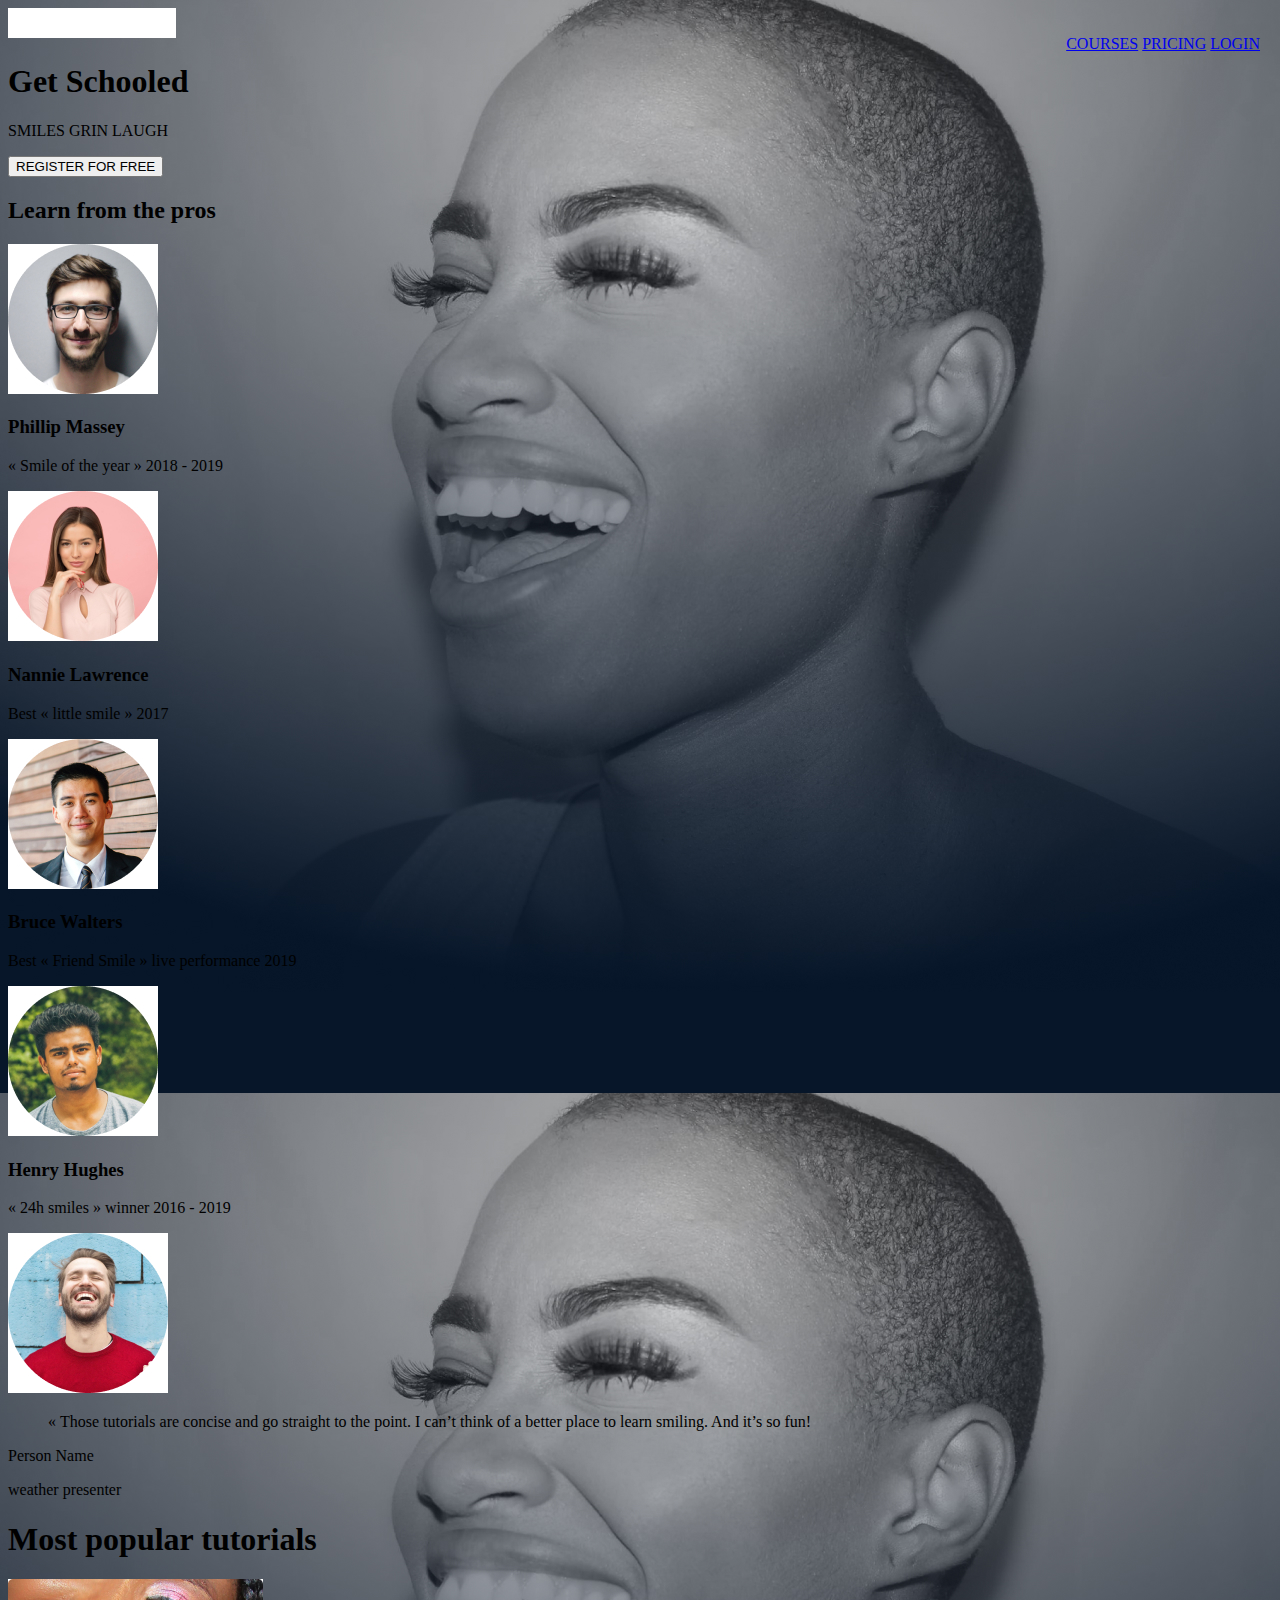
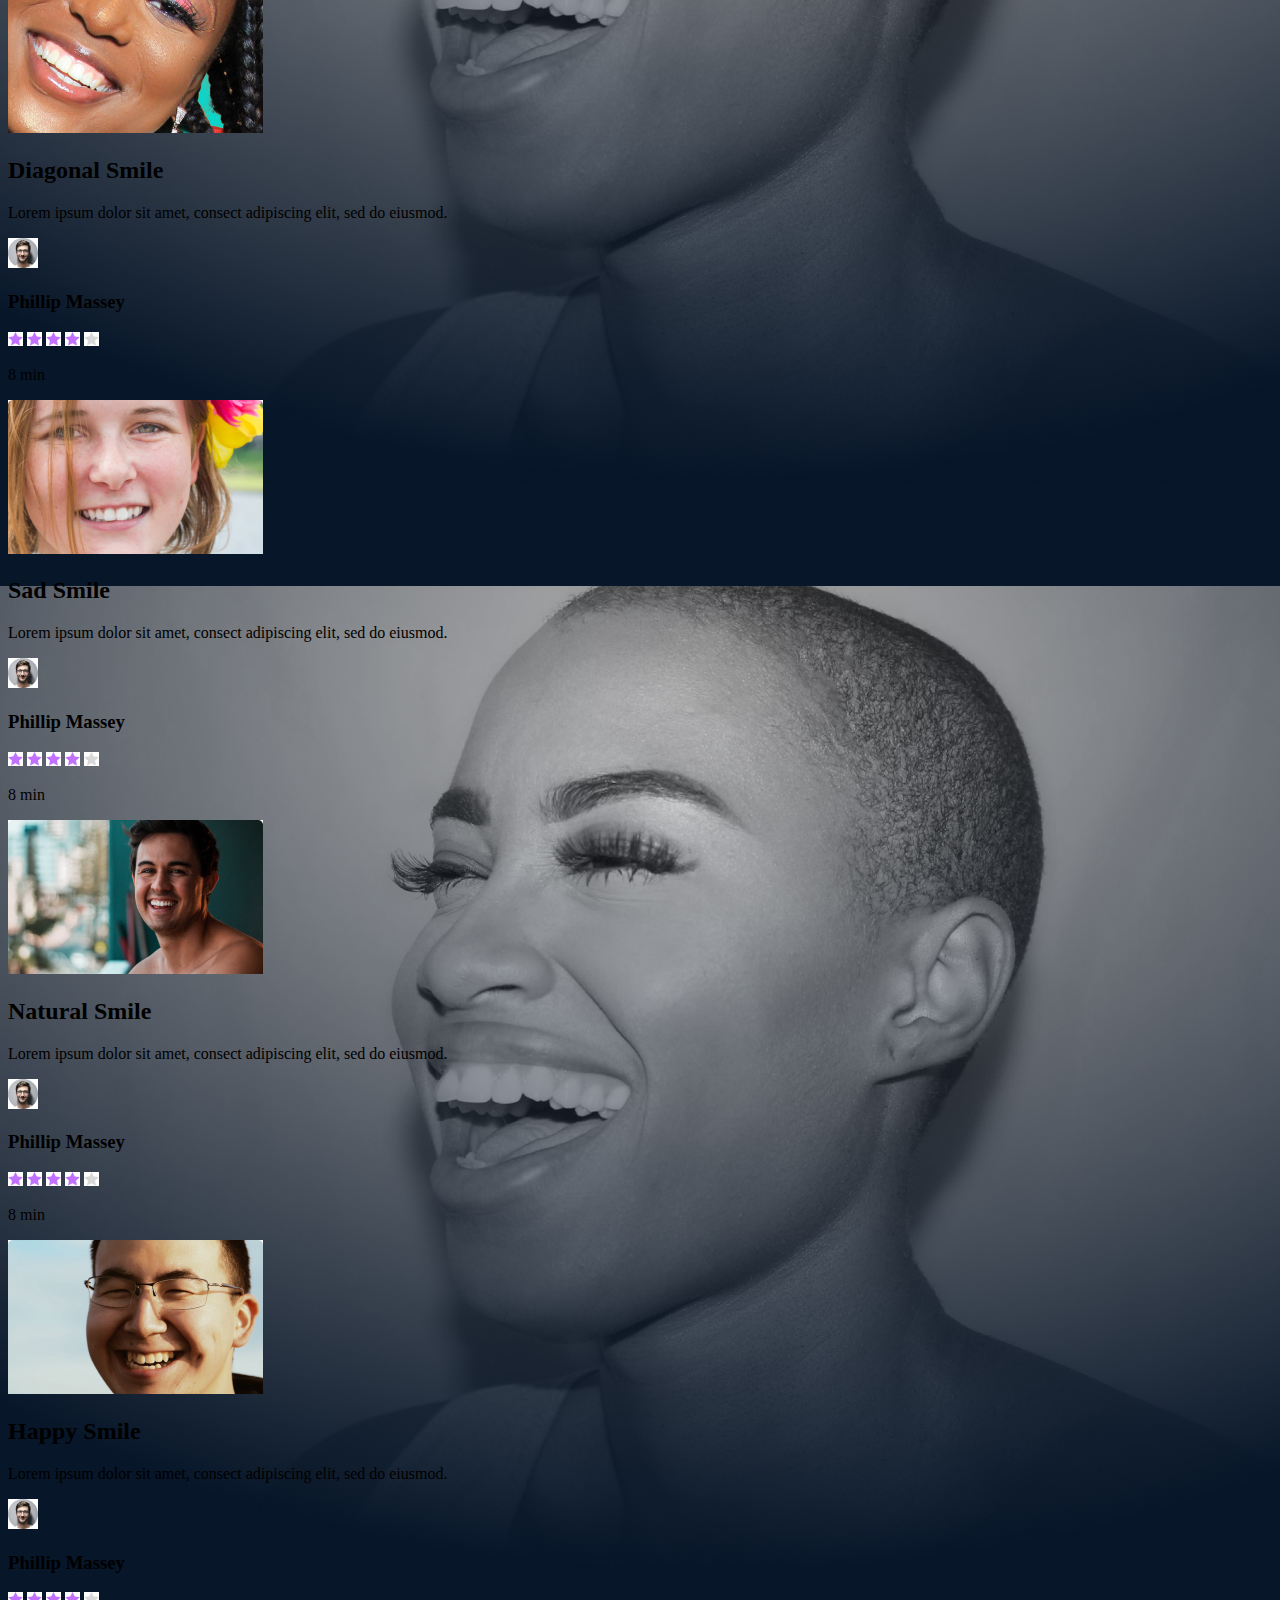
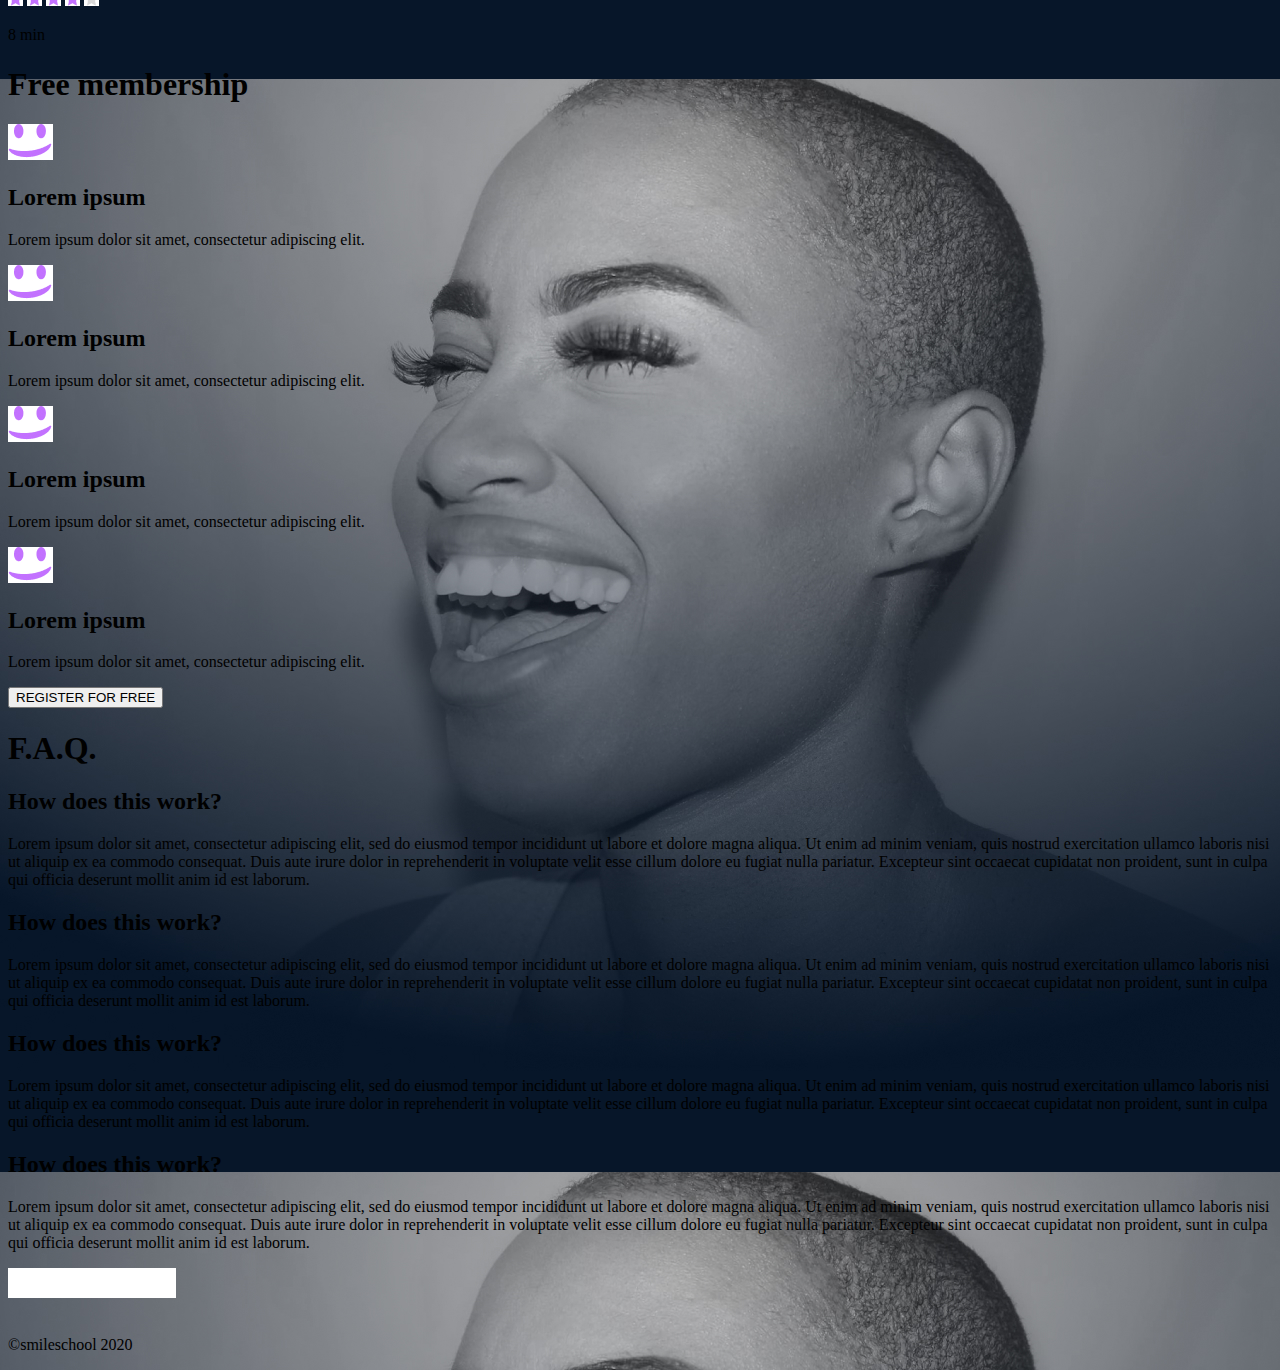
==== css_advanced/index.html @ 0c15d4f3 "pushing what i have done up to this point" ====
<!DOCTYPE html>
<html lang="en">
<head>
    <meta charset="UTF-8">
    <link rel="stylesheet" href="styles.css">
</head>
<body>
    <header>
        <div class="headerdiv">
            <a href="#"><img src="images/logo.jpg" alt="LOGO"/></a>
            <div class="headerdiv2">
                <a href="https://example.com">COURSES</a>
                <a href="https://example.com">PRICING</a>
                <a href="https://example.com">LOGIN</a>
            </div>
        </div>
    </header>
        <main class="top">
            <section>
                <div class="maindiv1">
                    <h1>Get Schooled</h1>
                    <p>SMILES GRIN LAUGH</p>
                    <button>REGISTER FOR FREE</button>
                </div>
                <div>
                    <h2>Learn from the pros</h2>
                    <div>
                        <img src="images/phillipm.jpg" alt="image">
                        <h3>Phillip Massey</h3>
                        <p>
                            « Smile of the year »
                            2018 - 2019
                        </p>
                    </div>
                    <div>
                        <img src="images/nannie.jpg" alt="IMAGE">
                        <h3>Nannie Lawrence</h3>
                        <p>
                            Best « little smile »
                            2017
                        </p>
                    </div>
                    <div>
                        <img src="images/bruce.jpg" alt="image">
                        <h3>Bruce Walters</h3>
                        <p>
                            Best « Friend Smile »
                            live performance 2019
                        </p>
                    </div>
                    <div>
                        <img src="images/henry.jpg" alt="image">
                        <h3>Henry Hughes</h3>
                        <p>
                            « 24h smiles » winner
                            2016 - 2019
                        </p>
                    </div>
                </div>
            </section>
            <section>
                <div>
                    <img src="images/person.jpg" alt="image">
                    <div>
                        <blockquote>« Those tutorials are concise and go straight to the point. I can’t think of a better place to learn smiling. And it’s so fun!</blockquote>
                        <p>Person Name</p>
                        <p>weather presenter</p>
                    </div>
                </div>
            </section>
            <section class="video-block">
                <h1>Most popular tutorials</h1>
                <div>
                    <div>
                        <img src="images/preview1.jpg" alt="IMAGE">
                        <h2>Diagonal Smile</h2>
                        <p>
                            Lorem ipsum dolor sit amet, consect adipiscing elit, sed do eiusmod.
                        </p>
                        <div>
                            <img src="images/ratingavatar.jpg" alt="IMAGE">
                            <h3>Phillip Massey</h3>
                            <div>
                                <div>
                                    <img src="images/Star_1.jpg" alt="IMAGE">
                                    <img src="images/Star_2.jpg" alt="IMAGE">
                                    <img src="images/Star_3.jpg" alt="IMAGE">
                                    <img src="images/Star_4.jpg" alt="IMAGE">
                                    <img src="images/Star_5.jpg" alt="IMAGE">
                                </div>
                                <p>8 min</p>
                            </div>
                        </div>
                    </div>
                    <div>
                        <img src="images/preview2.jpg" alt="IMAGE">
                        <h2>Sad Smile</h2>
                        <p>Lorem ipsum dolor sit amet, consect adipiscing elit, sed do eiusmod.</p>
                        <div>
                            <img src="images/ratingavatar.jpg" alt="IMAGE">
                            <h3>Phillip Massey</h3>
                            <div>
                                <div>
                                    <img src="images/Star_1.jpg" alt="IMAGE">
                                    <img src="images/Star_2.jpg" alt="IMAGE">
                                    <img src="images/Star_3.jpg" alt="IMAGE">
                                    <img src="images/Star_4.jpg" alt="IMAGE">
                                    <img src="images/Star_5.jpg" alt="IMAGE">
                                </div>
                                <p>8 min</p>
                            </div>
                        </div>
                    </div>
                    <div>
                        <div>
                            <img src="images/preview3.jpg" alt="IMAGE">
                            <h2>Natural Smile</h2>
                            <p>Lorem ipsum dolor sit amet, consect adipiscing elit, sed do eiusmod.</p>
                            <div>
                                <img src="images/ratingavatar.jpg" alt="IMAGE">
                                <h3>Phillip Massey</h3>
                                <div>
                                    <div>
                                        <img src="images/Star_1.jpg" alt="IMAGE">
                                        <img src="images/Star_2.jpg" alt="IMAGE">
                                        <img src="images/Star_3.jpg" alt="IMAGE">
                                        <img src="images/Star_4.jpg" alt="IMAGE">
                                        <img src="images/Star_5.jpg" alt="IMAGE">
                                    </div>
                                    <p>8 min</p>
                                </div>
                            </div>
                        </div>
                    </div>
                    <div>
                        <div>
                            <img src="images/preview4.jpg" alt="IMAGE">
                            <h2>Happy Smile</h2>
                            <p>Lorem ipsum dolor sit amet, consect adipiscing elit, sed do eiusmod.</p>
                            <div>
                                <img src="images/ratingavatar.jpg" alt="IMAGE">
                                <h3>Phillip Massey</h3>
                                <div>
                                    <div>
                                        <img src="images/Star_1.jpg" alt="1">
                                        <img src="images/Star_2.jpg" alt="2">
                                        <img src="images/Star_3.jpg" alt="3">
                                        <img src="images/Star_4.jpg" alt="4">
                                        <img src="images/Star_5.jpg" alt="5">
                                    </div>
                                    <p>8 min</p>
                                </div>
                            </div>
                        </div>
                    </div>
                </div>
            </section>
            <section>
                <h1>Free membership</h1>
                <div>
                    <img src="images/smile.jpg" alt="">
                    <h2>Lorem ipsum</h2>
                    <p>Lorem ipsum dolor sit amet, consectetur adipiscing elit.</p>
                </div>
                <div>
                    <img src="images/smile.jpg" alt="">
                    <h2>Lorem ipsum</h2>
                    <p>Lorem ipsum dolor sit amet, consectetur adipiscing elit.</p>
                </div>
                <div>
                    <img src="images/smile.jpg" alt="">
                    <h2>Lorem ipsum</h2>
                    <p>Lorem ipsum dolor sit amet, consectetur adipiscing elit.</p>
                </div>
                <div>
                    <img src="images/smile.jpg" alt="">
                    <h2>Lorem ipsum</h2>
                    <p>Lorem ipsum dolor sit amet, consectetur adipiscing elit.</p>
                </div>
                <button>REGISTER FOR FREE</button>
            </section>
            <section>
                <h1>F.A.Q.</h1>
                <div>
                    <div>
                        <h2>How does this work?</h2>
                        <p>
                            Lorem ipsum dolor sit amet, consectetur adipiscing elit,
                            sed do eiusmod tempor incididunt ut labore et dolore magna aliqua.
                            Ut enim ad minim veniam, quis nostrud exercitation ullamco laboris
                            nisi ut aliquip ex ea commodo consequat. Duis aute irure dolor in 
                            reprehenderit in voluptate velit esse cillum dolore eu fugiat nulla pariatur. 
                            Excepteur sint occaecat cupidatat non proident, sunt in culpa qui officia deserunt
                            mollit anim id est laborum.
                        </p>    
                    </div>
                    <div>
                        <h2>How does this work?</h2>
                        <p>
                            Lorem ipsum dolor sit amet, consectetur adipiscing elit,
                            sed do eiusmod tempor incididunt ut labore et dolore magna aliqua.
                            Ut enim ad minim veniam, quis nostrud exercitation ullamco laboris
                            nisi ut aliquip ex ea commodo consequat. Duis aute irure dolor in 
                            reprehenderit in voluptate velit esse cillum dolore eu fugiat nulla pariatur. 
                            Excepteur sint occaecat cupidatat non proident, sunt in culpa qui officia deserunt
                            mollit anim id est laborum.
                        </p>
                    </div>
                    <div>
                        <h2>How does this work?</h2>
                        <p>
                            Lorem ipsum dolor sit amet, consectetur adipiscing elit,
                            sed do eiusmod tempor incididunt ut labore et dolore magna aliqua.
                            Ut enim ad minim veniam, quis nostrud exercitation ullamco laboris
                            nisi ut aliquip ex ea commodo consequat. Duis aute irure dolor in 
                            reprehenderit in voluptate velit esse cillum dolore eu fugiat nulla pariatur. 
                            Excepteur sint occaecat cupidatat non proident, sunt in culpa qui officia deserunt
                            mollit anim id est laborum.
                        </p>
                    </div>
                    <div>
                        <h2>How does this work?</h2>
                        <p>
                            Lorem ipsum dolor sit amet, consectetur adipiscing elit,
                            sed do eiusmod tempor incididunt ut labore et dolore magna aliqua.
                            Ut enim ad minim veniam, quis nostrud exercitation ullamco laboris
                            nisi ut aliquip ex ea commodo consequat. Duis aute irure dolor in 
                            reprehenderit in voluptate velit esse cillum dolore eu fugiat nulla pariatur. 
                            Excepteur sint occaecat cupidatat non proident, sunt in culpa qui officia deserunt
                            mollit anim id est laborum.
                        </p>    
                    </div>
                </div>
            </section>
        </main>
        <footer>
            <div>
                <div>
                    <img src="images/logo.jpg" alt="">
                    <div>
                        <a href=""><img src="" alt=""></a>
                        <a href=""><img src="" alt=""></a>
                        <a href=""><img src="" alt=""></a>
                    </div>
                </div>
                <p>©smileschool 2020</p>
            </div>
        </footer>
</body>
</html>
---- css_advanced/styles.css ----
body {
    
    background-image: url(images/background.jpg);
}

header.headerdiv {
    position: absolute;
    width: 1103.41px;
    height: 29.46px;
    left: 171.59px;
    top: 35.02px;
    border-color: aqua;
}

body .headerdiv2 {
    position: absolute;
    align-items: center;
    right: 20px;
    top: 35.02px;
    color: FFFFFF;
}

body .top {
}

body .maindiv {
    background-image: url(images/background.jpg);
    position: absolute;
    width: 1440px;
    height: 1093px;
    left: 0px;
    top: 0px;
}
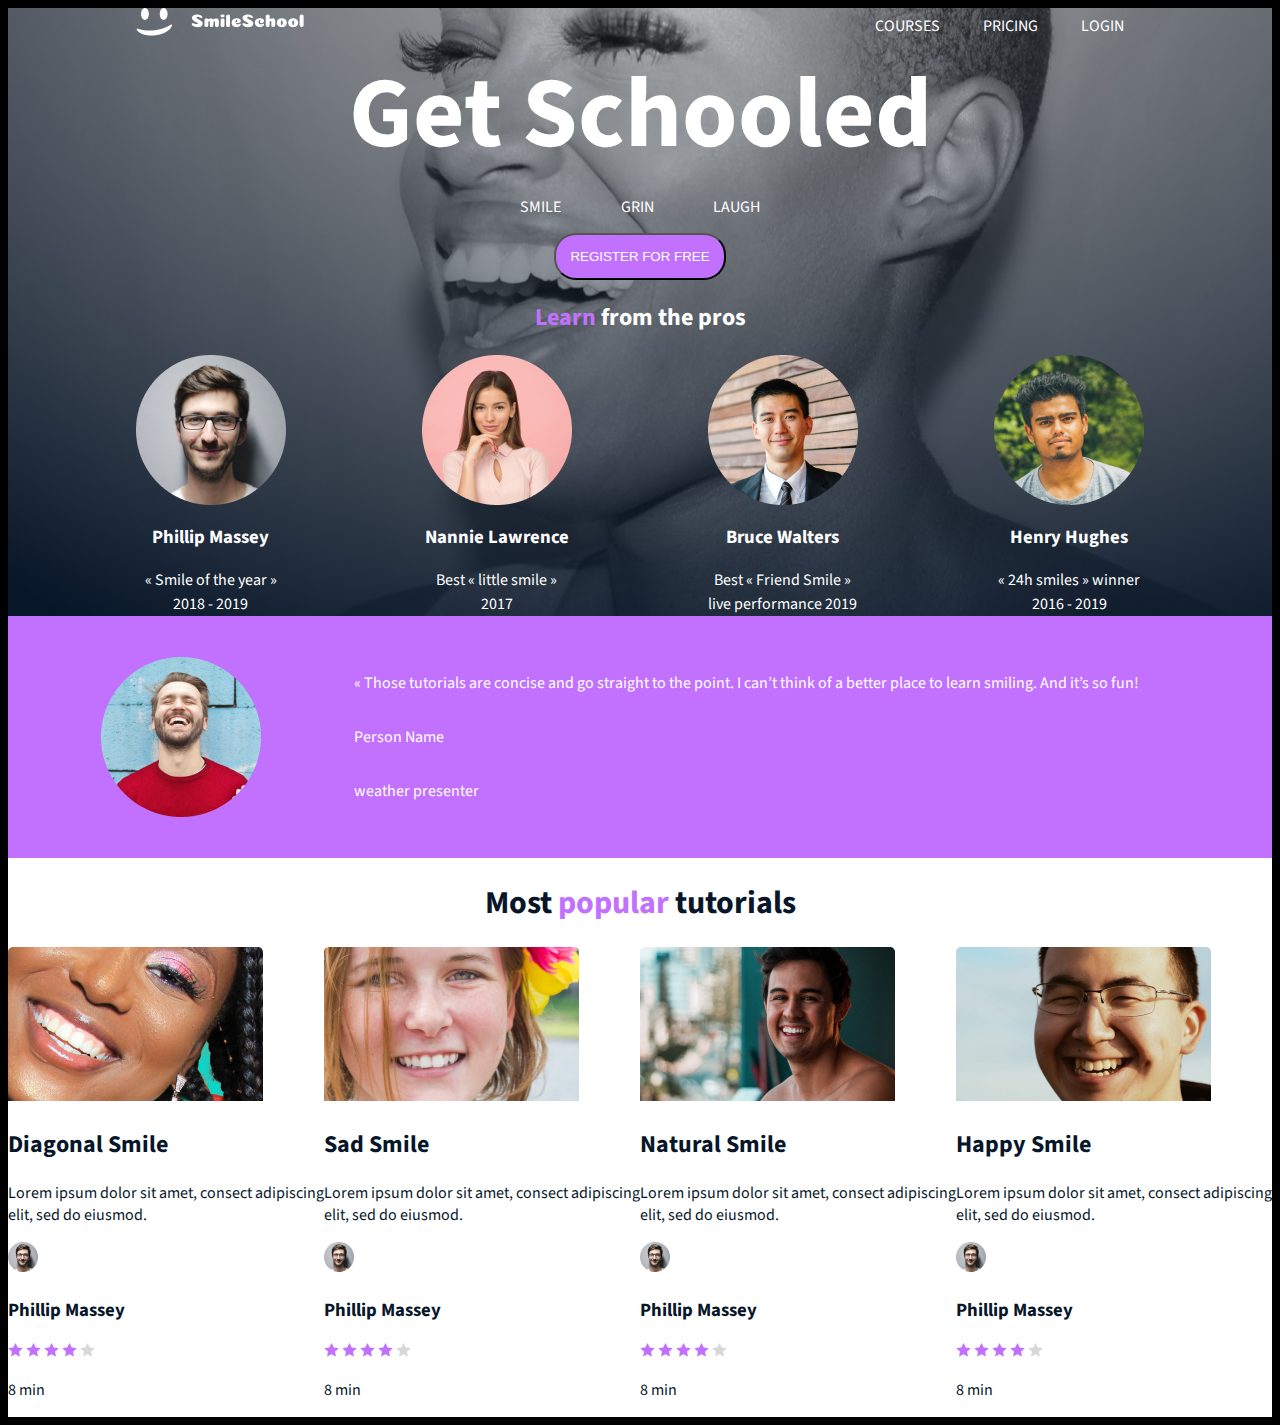
==== commit 5b4c754a: "pushing all current updates" ====
--- a/css_advanced/index.html
+++ b/css_advanced/index.html
@@ -1,250 +1,166 @@
 <!DOCTYPE html>
 <html lang="en">
 <head>
+    <link rel="preconnect" href="https://fonts.googleapis.com">
+    <link rel="preconnect" href="https://fonts.gstatic.com" crossorigin>
+    <link href="https://fonts.googleapis.com/css2?family=Source+Sans+Pro&display=swap" rel="stylesheet">
     <meta charset="UTF-8">
     <link rel="stylesheet" href="styles.css">
+    <link rel="stylesheet" href="global.css">
 </head>
 <body>
-    <header>
-        <div class="headerdiv">
-            <a href="#"><img src="images/logo.jpg" alt="LOGO"/></a>
-            <div class="headerdiv2">
-                <a href="https://example.com">COURSES</a>
-                <a href="https://example.com">PRICING</a>
-                <a href="https://example.com">LOGIN</a>
-            </div>
-        </div>
-    </header>
-        <main class="top">
+    <div class="heroimage">
+        <header>
+            <nav>
+                <a href="#"><img src="images/logosmile.png" alt="LOGO"/></a>
+                <div class="navlinks">
+                    <a href="https://example.com">COURSES</a>
+                    <a href="https://example.com">PRICING</a>
+                    <a href="https://example.com">LOGIN</a>
+                </div>
+            </nav>
+        </header>
+        <main>
             <section>
-                <div class="maindiv1">
+                <div class="herotxt">
                     <h1>Get Schooled</h1>
-                    <p>SMILES GRIN LAUGH</p>
+                    <div class="words">
+                        <span>SMILE</span>
+                        <span>GRIN</span>
+                        <span>LAUGH</span>
+                    </div>
                     <button>REGISTER FOR FREE</button>
                 </div>
-                <div>
-                    <h2>Learn from the pros</h2>
-                    <div>
-                        <img src="images/phillipm.jpg" alt="image">
-                        <h3>Phillip Massey</h3>
-                        <p>
-                            « Smile of the year »
-                            2018 - 2019
-                        </p>
-                    </div>
-                    <div>
-                        <img src="images/nannie.jpg" alt="IMAGE">
-                        <h3>Nannie Lawrence</h3>
-                        <p>
-                            Best « little smile »
-                            2017
-                        </p>
-                    </div>
-                    <div>
-                        <img src="images/bruce.jpg" alt="image">
-                        <h3>Bruce Walters</h3>
-                        <p>
-                            Best « Friend Smile »
-                            live performance 2019
-                        </p>
-                    </div>
-                    <div>
-                        <img src="images/henry.jpg" alt="image">
-                        <h3>Henry Hughes</h3>
-                        <p>
-                            « 24h smiles » winner
-                            2016 - 2019
-                        </p>
+                <div class="proSection">
+                    <h2><span class="purple">Learn</span> from the pros</h2>
+                    <div class="pros">
+                        <div class="styledpro">
+                            <img src="images/avatarphill.png" alt="image">
+                            <h3>Phillip Massey</h3>
+                            <p>« Smile of the year »</p>
+                            <p>2018 - 2019</p>
+                        </div>
+                        <div class="styledpro">
+                            <img src="images/avatarnan.png" alt="IMAGE">
+                            <h3>Nannie Lawrence</h3>
+                            <p>Best « little smile »</p>
+                            <p>2017</p>
+                        </div>
+                        <div class="styledpro">
+                            <img src="images/avatarbruce.png" alt="image">
+                            <h3>Bruce Walters</h3>
+                            <p>Best « Friend Smile »</p>
+                            <p>live performance 2019</p>
+                        </div>
+                        <div class="styledpro">
+                            <img src="images/avatarhenry.png" alt="image">
+                            <h3>Henry Hughes</h3>
+                            <p>« 24h smiles » winner</p>
+                            <p>2016 - 2019</p>
+                        </div>
                     </div>
                 </div>
             </section>
-            <section>
+    </div>
+        <section>
+            <div class="reviews">
+                <img src="images/avatarperson.png" alt="image">
+                <div class="reviewtxt">
+                    <blockquote>« Those tutorials are concise and go straight to the point. I can’t think of a better place to learn smiling. And it’s so fun!</blockquote>
+                    <p>Person Name</p>
+                    <p>weather presenter</p>
+                </div>
+            </div>
+        </section>
+        <section>
+            <div class="tutorialTitle">
+                <h1>Most <span class="purple">popular</span> tutorials</h1>
+            </div>
+            <div class="tutorials">
                 <div>
-                    <img src="images/person.jpg" alt="image">
+                    <img src="images/preview1.jpg" alt="IMAGE">
+                    <h2>Diagonal Smile</h2>
+                    <p>
+                        Lorem ipsum dolor sit amet, consect adipiscing elit, sed do eiusmod.
+                    </p>
                     <div>
-                        <blockquote>« Those tutorials are concise and go straight to the point. I can’t think of a better place to learn smiling. And it’s so fun!</blockquote>
-                        <p>Person Name</p>
-                        <p>weather presenter</p>
+                        <img src="images/ratingavatar.png" alt="IMAGE">
+                        <h3>Phillip Massey</h3>
+                        <div>
+                            <div>
+                                <img src="images/Star_1.png" alt="IMAGE">
+                                <img src="images/Star_2.png" alt="IMAGE">
+                                <img src="images/Star_3.png" alt="IMAGE">
+                                <img src="images/Star_4.png" alt="IMAGE">
+                                <img src="images/Star_5.png" alt="IMAGE">
+                            </div>
+                            <p>8 min</p>
+                        </div>
                     </div>
                 </div>
-            </section>
-            <section class="video-block">
-                <h1>Most popular tutorials</h1>
+                <div>
+                    <img src="images/preview2.jpg" alt="IMAGE">
+                    <h2>Sad Smile</h2>
+                    <p>Lorem ipsum dolor sit amet, consect adipiscing elit, sed do eiusmod.</p>
+                    <div>
+                        <img src="images/ratingavatar.png" alt="IMAGE">
+                        <h3>Phillip Massey</h3>
+                        <div>
+                            <div>
+                                <img src="images/Star_1.png" alt="IMAGE">
+                                <img src="images/Star_2.png" alt="IMAGE">
+                                <img src="images/Star_3.png" alt="IMAGE">
+                                <img src="images/Star_4.png" alt="IMAGE">
+                                <img src="images/Star_5.png" alt="IMAGE">
+                            </div>
+                            <p>8 min</p>
+                        </div>
+                    </div>
+                </div>
                 <div>
                     <div>
-                        <img src="images/preview1.jpg" alt="IMAGE">
-                        <h2>Diagonal Smile</h2>
-                        <p>
-                            Lorem ipsum dolor sit amet, consect adipiscing elit, sed do eiusmod.
-                        </p>
+                        <img src="images/preview3.jpg" alt="IMAGE">
+                        <h2>Natural Smile</h2>
+                        <p>Lorem ipsum dolor sit amet, consect adipiscing elit, sed do eiusmod.</p>
                         <div>
-                            <img src="images/ratingavatar.jpg" alt="IMAGE">
+                            <img src="images/ratingavatar.png" alt="IMAGE">
                             <h3>Phillip Massey</h3>
                             <div>
                                 <div>
-                                    <img src="images/Star_1.jpg" alt="IMAGE">
-                                    <img src="images/Star_2.jpg" alt="IMAGE">
-                                    <img src="images/Star_3.jpg" alt="IMAGE">
-                                    <img src="images/Star_4.jpg" alt="IMAGE">
-                                    <img src="images/Star_5.jpg" alt="IMAGE">
+                                    <img src="images/Star_1.png" alt="IMAGE">
+                                    <img src="images/Star_2.png" alt="IMAGE">
+                                    <img src="images/Star_3.png" alt="IMAGE">
+                                    <img src="images/Star_4.png" alt="IMAGE">
+                                    <img src="images/Star_5.png" alt="IMAGE">
                                 </div>
                                 <p>8 min</p>
                             </div>
                         </div>
                     </div>
+                </div>
+                <div>
                     <div>
-                        <img src="images/preview2.jpg" alt="IMAGE">
-                        <h2>Sad Smile</h2>
+                        <img src="images/preview4.jpg" alt="IMAGE">
+                        <h2>Happy Smile</h2>
                         <p>Lorem ipsum dolor sit amet, consect adipiscing elit, sed do eiusmod.</p>
                         <div>
-                            <img src="images/ratingavatar.jpg" alt="IMAGE">
+                            <img src="images/ratingavatar.png" alt="IMAGE">
                             <h3>Phillip Massey</h3>
                             <div>
                                 <div>
-                                    <img src="images/Star_1.jpg" alt="IMAGE">
-                                    <img src="images/Star_2.jpg" alt="IMAGE">
-                                    <img src="images/Star_3.jpg" alt="IMAGE">
-                                    <img src="images/Star_4.jpg" alt="IMAGE">
-                                    <img src="images/Star_5.jpg" alt="IMAGE">
+                                    <img src="images/Star_1.png" alt="1">
+                                    <img src="images/Star_2.png" alt="2">
+                                    <img src="images/Star_3.png" alt="3">
+                                    <img src="images/Star_4.png" alt="4">
+                                    <img src="images/Star_5.png" alt="5">
                                 </div>
                                 <p>8 min</p>
                             </div>
                         </div>
                     </div>
-                    <div>
-                        <div>
-                            <img src="images/preview3.jpg" alt="IMAGE">
-                            <h2>Natural Smile</h2>
-                            <p>Lorem ipsum dolor sit amet, consect adipiscing elit, sed do eiusmod.</p>
-                            <div>
-                                <img src="images/ratingavatar.jpg" alt="IMAGE">
-                                <h3>Phillip Massey</h3>
-                                <div>
-                                    <div>
-                                        <img src="images/Star_1.jpg" alt="IMAGE">
-                                        <img src="images/Star_2.jpg" alt="IMAGE">
-                                        <img src="images/Star_3.jpg" alt="IMAGE">
-                                        <img src="images/Star_4.jpg" alt="IMAGE">
-                                        <img src="images/Star_5.jpg" alt="IMAGE">
-                                    </div>
-                                    <p>8 min</p>
-                                </div>
-                            </div>
-                        </div>
-                    </div>
-                    <div>
-                        <div>
-                            <img src="images/preview4.jpg" alt="IMAGE">
-                            <h2>Happy Smile</h2>
-                            <p>Lorem ipsum dolor sit amet, consect adipiscing elit, sed do eiusmod.</p>
-                            <div>
-                                <img src="images/ratingavatar.jpg" alt="IMAGE">
-                                <h3>Phillip Massey</h3>
-                                <div>
-                                    <div>
-                                        <img src="images/Star_1.jpg" alt="1">
-                                        <img src="images/Star_2.jpg" alt="2">
-                                        <img src="images/Star_3.jpg" alt="3">
-                                        <img src="images/Star_4.jpg" alt="4">
-                                        <img src="images/Star_5.jpg" alt="5">
-                                    </div>
-                                    <p>8 min</p>
-                                </div>
-                            </div>
-                        </div>
-                    </div>
                 </div>
-            </section>
-            <section>
-                <h1>Free membership</h1>
-                <div>
-                    <img src="images/smile.jpg" alt="">
-                    <h2>Lorem ipsum</h2>
-                    <p>Lorem ipsum dolor sit amet, consectetur adipiscing elit.</p>
-                </div>
-                <div>
-                    <img src="images/smile.jpg" alt="">
-                    <h2>Lorem ipsum</h2>
-                    <p>Lorem ipsum dolor sit amet, consectetur adipiscing elit.</p>
-                </div>
-                <div>
-                    <img src="images/smile.jpg" alt="">
-                    <h2>Lorem ipsum</h2>
-                    <p>Lorem ipsum dolor sit amet, consectetur adipiscing elit.</p>
-                </div>
-                <div>
-                    <img src="images/smile.jpg" alt="">
-                    <h2>Lorem ipsum</h2>
-                    <p>Lorem ipsum dolor sit amet, consectetur adipiscing elit.</p>
-                </div>
-                <button>REGISTER FOR FREE</button>
-            </section>
-            <section>
-                <h1>F.A.Q.</h1>
-                <div>
-                    <div>
-                        <h2>How does this work?</h2>
-                        <p>
-                            Lorem ipsum dolor sit amet, consectetur adipiscing elit,
-                            sed do eiusmod tempor incididunt ut labore et dolore magna aliqua.
-                            Ut enim ad minim veniam, quis nostrud exercitation ullamco laboris
-                            nisi ut aliquip ex ea commodo consequat. Duis aute irure dolor in 
-                            reprehenderit in voluptate velit esse cillum dolore eu fugiat nulla pariatur. 
-                            Excepteur sint occaecat cupidatat non proident, sunt in culpa qui officia deserunt
-                            mollit anim id est laborum.
-                        </p>    
-                    </div>
-                    <div>
-                        <h2>How does this work?</h2>
-                        <p>
-                            Lorem ipsum dolor sit amet, consectetur adipiscing elit,
-                            sed do eiusmod tempor incididunt ut labore et dolore magna aliqua.
-                            Ut enim ad minim veniam, quis nostrud exercitation ullamco laboris
-                            nisi ut aliquip ex ea commodo consequat. Duis aute irure dolor in 
-                            reprehenderit in voluptate velit esse cillum dolore eu fugiat nulla pariatur. 
-                            Excepteur sint occaecat cupidatat non proident, sunt in culpa qui officia deserunt
-                            mollit anim id est laborum.
-                        </p>
-                    </div>
-                    <div>
-                        <h2>How does this work?</h2>
-                        <p>
-                            Lorem ipsum dolor sit amet, consectetur adipiscing elit,
-                            sed do eiusmod tempor incididunt ut labore et dolore magna aliqua.
-                            Ut enim ad minim veniam, quis nostrud exercitation ullamco laboris
-                            nisi ut aliquip ex ea commodo consequat. Duis aute irure dolor in 
-                            reprehenderit in voluptate velit esse cillum dolore eu fugiat nulla pariatur. 
-                            Excepteur sint occaecat cupidatat non proident, sunt in culpa qui officia deserunt
-                            mollit anim id est laborum.
-                        </p>
-                    </div>
-                    <div>
-                        <h2>How does this work?</h2>
-                        <p>
-                            Lorem ipsum dolor sit amet, consectetur adipiscing elit,
-                            sed do eiusmod tempor incididunt ut labore et dolore magna aliqua.
-                            Ut enim ad minim veniam, quis nostrud exercitation ullamco laboris
-                            nisi ut aliquip ex ea commodo consequat. Duis aute irure dolor in 
-                            reprehenderit in voluptate velit esse cillum dolore eu fugiat nulla pariatur. 
-                            Excepteur sint occaecat cupidatat non proident, sunt in culpa qui officia deserunt
-                            mollit anim id est laborum.
-                        </p>    
-                    </div>
-                </div>
-            </section>
-        </main>
-        <footer>
-            <div>
-                <div>
-                    <img src="images/logo.jpg" alt="">
-                    <div>
-                        <a href=""><img src="" alt=""></a>
-                        <a href=""><img src="" alt=""></a>
-                        <a href=""><img src="" alt=""></a>
-                    </div>
-                </div>
-                <p>©smileschool 2020</p>
             </div>
-        </footer>
+        </section>
+    </main>
 </body>
 </html>
--- a/css_advanced/styles.css
+++ b/css_advanced/styles.css
@@ -1,34 +1,106 @@
-body {
-    
+.heroimage {
     background-image: url(images/background.jpg);
+    background-repeat: no-repeat;
+    background-position: 0%;
+    margin: 0;
+    padding: 0;
 }
 
-header.headerdiv {
-    position: absolute;
-    width: 1103.41px;
-    height: 29.46px;
-    left: 171.59px;
-    top: 35.02px;
-    border-color: aqua;
+.herotxt {
+    color: #FFFFFF;
+    display: flex;
+    flex-direction: column;
+    justify-content: center;
+    align-items: center;
+
+    >h1 {
+        font-size: 100px;
+        margin: 0;
+    }
+
+    >button {
+        color: #FFFFFF;
+        background-color: #C271FF;
+        border-radius: 22px;
+        padding: 14px;
+    }
 }
 
-body .headerdiv2 {
-    position: absolute;
-    align-items: center;
-    right: 20px;
-    top: 35.02px;
-    color: FFFFFF;
+.words {
+
+    display: flex;
+    justify-content: space-between;
+    width: 15rem;
+    margin-top: 10px;
+    margin-bottom: 15px;
 }
 
-body .top {
+.proSection {
+    display: flex;
+    flex-direction: column;
+    align-items: center;
+    >h2 {
+        color:#FFFFFF;
+    }
 }
 
-body .maindiv {
-    background-image: url(images/background.jpg);
-    position: absolute;
-    width: 1440px;
-    height: 1093px;
-    left: 0px;
-    top: 0px;
+.purple {
+    color: #C271FF;
 }
 
+.pros {
+    display: flex;
+    flex-direction: row;
+    align-items: center;
+    justify-content: space-evenly;
+    color: white;
+    width: 100vw;
+}
+
+.styledpro {
+    display: flex;
+    flex-direction: column;
+    align-items: center;
+    justify-content: space-evenly;
+    >p {
+        margin: 1px;
+    }
+}
+
+.reviews {
+    background-color: #C271FF;
+    display: flex;
+    flex-direction: row;
+    align-items: center;
+    justify-content: space-evenly;
+    padding: 40px;
+}
+
+.reviewtxt {
+    color: #FFFFFF;
+    display: flex;
+    flex-direction: column;
+    justify-content: space-evenly;
+
+    >p {
+        margin-left: 40px;
+    }
+}
+
+.tutorialTitle {
+    color: #071629;
+    display: flex;
+    flex-direction: column;
+    align-items: center;
+    background-color: #FFFFFF;
+}
+
+.tutorials {
+    color: #071629;
+    background-color: #FFFFFF;
+    display: flex;
+    flex-direction: row;
+    >p {
+        margin-right: 40px;
+    }
+}
--- a/css_advanced/global.css
+++ b/css_advanced/global.css
@@ -0,0 +1,22 @@
+html {
+    font-family: 'Source Sans Pro';
+    background: black;
+}
+
+a {
+    text-decoration: none;
+    color: #FFFFFF;
+}
+
+nav {
+    display: flex;
+    justify-content: space-between;
+    align-items: center;
+    margin-left: 10vw;
+    margin-right: 10vw;
+}
+
+.navlinks > a {
+    margin-left: 20px;
+    margin-right: 20px;
+}
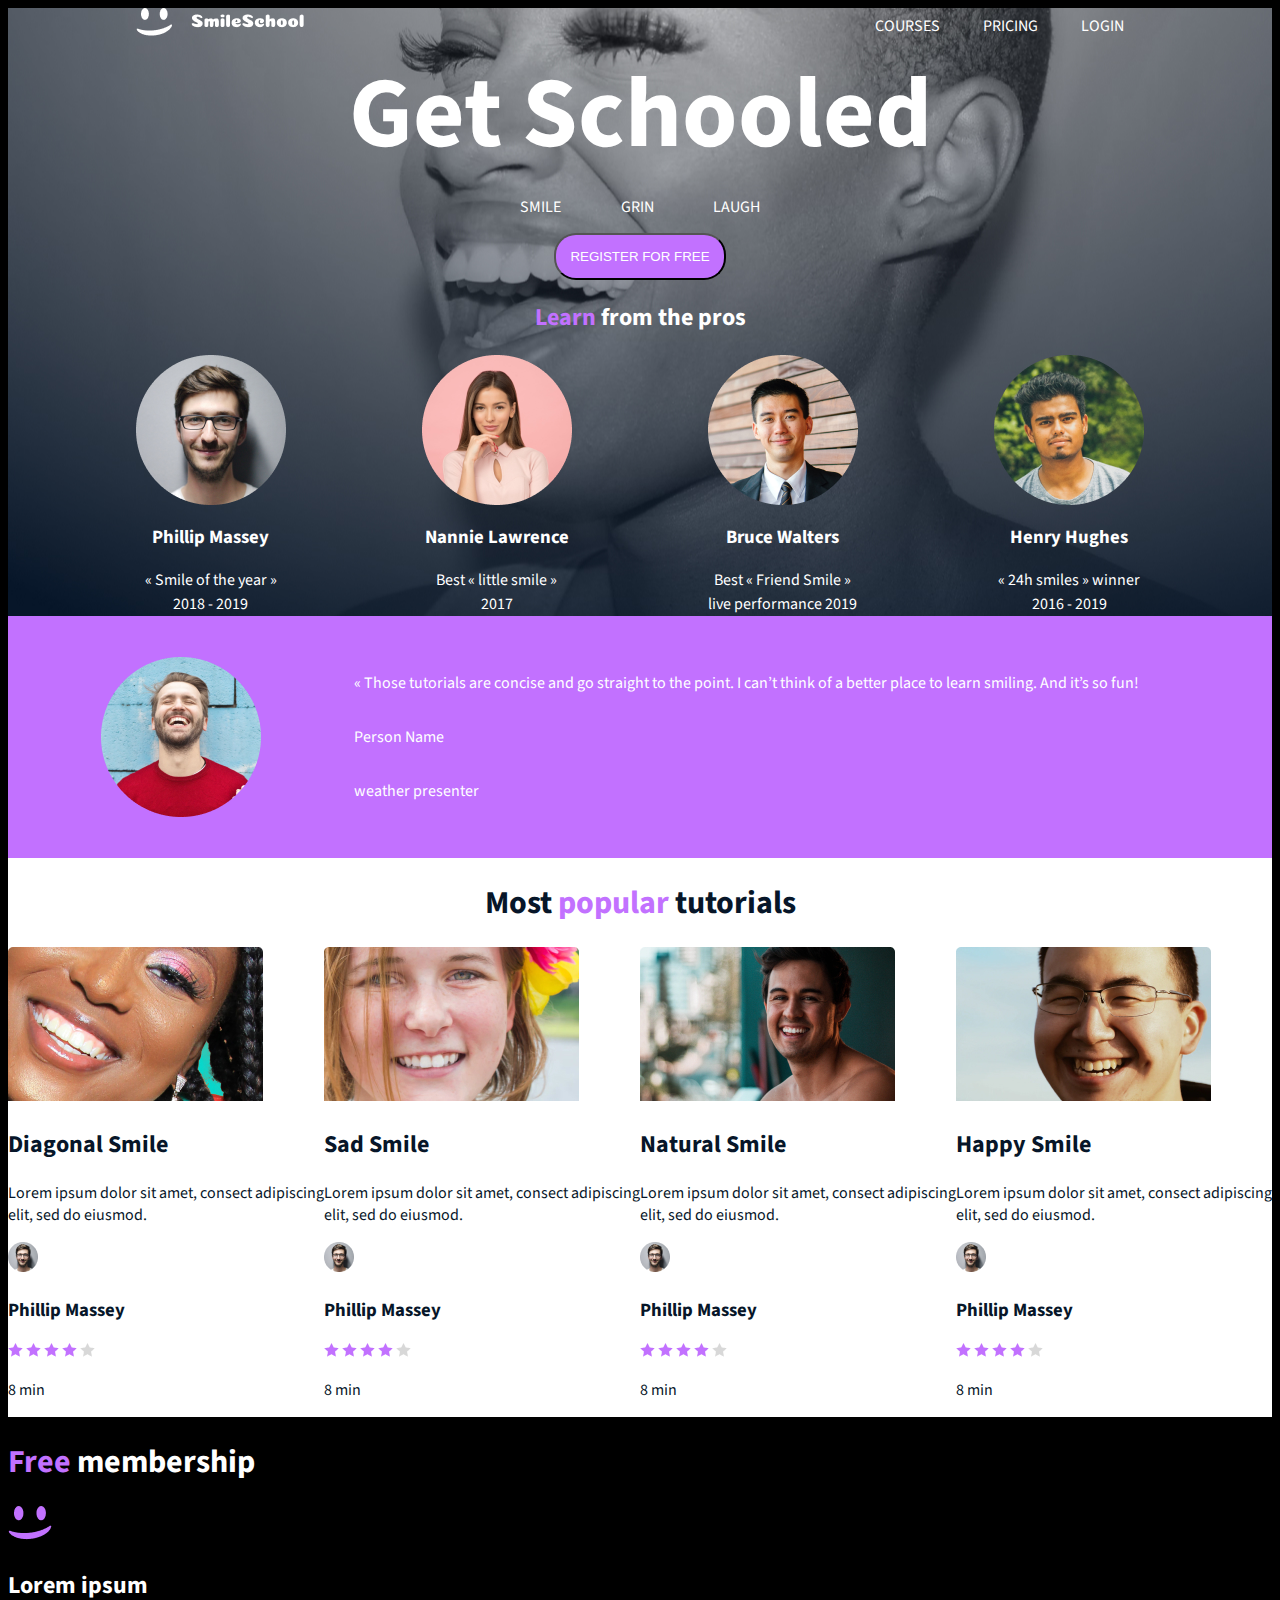
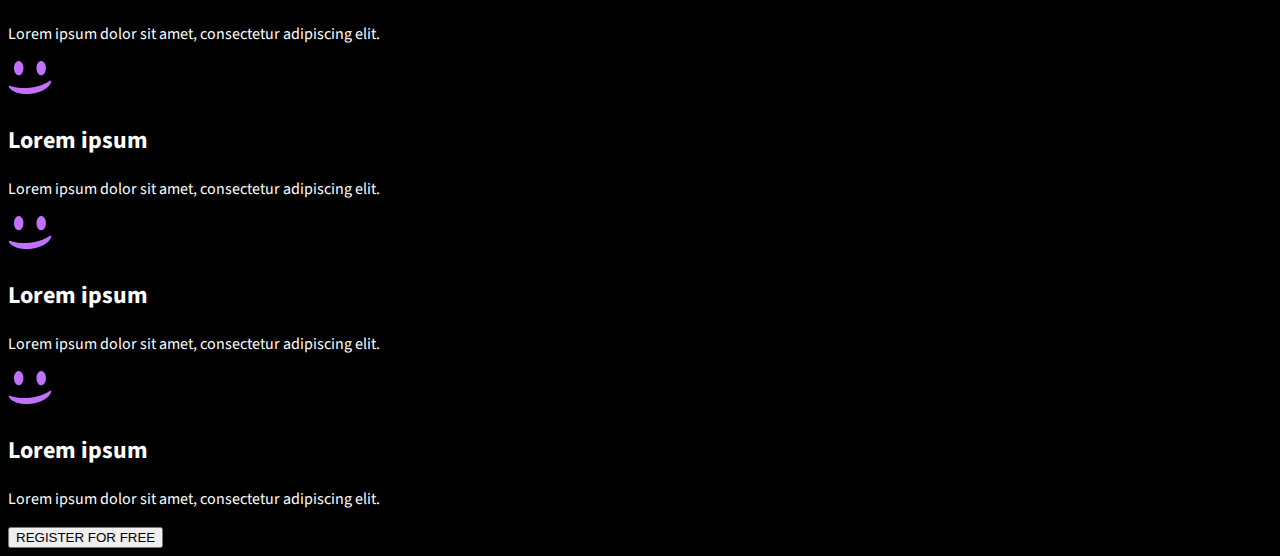
==== commit 746e9868: "pushing even more updates to html and css files" ====
--- a/css_advanced/index.html
+++ b/css_advanced/index.html
@@ -161,6 +161,32 @@
                 </div>
             </div>
         </section>
+        <section>
+            <div class="members">
+                <h1><span class="purple">Free</span> membership</h1>
+                <div>
+                    <img src="images/smile.png" alt="">
+                    <h2>Lorem ipsum</h2>
+                    <p>Lorem ipsum dolor sit amet, consectetur adipiscing elit.</p>
+                </div>
+                <div>
+                    <img src="images/smile.png" alt="">
+                    <h2>Lorem ipsum</h2>
+                    <p>Lorem ipsum dolor sit amet, consectetur adipiscing elit.</p>
+                </div>
+                <div>
+                    <img src="images/smile.png" alt="">
+                    <h2>Lorem ipsum</h2>
+                    <p>Lorem ipsum dolor sit amet, consectetur adipiscing elit.</p>
+                </div>
+                <div>
+                    <img src="images/smile.png" alt="">
+                    <h2>Lorem ipsum</h2>
+                    <p>Lorem ipsum dolor sit amet, consectetur adipiscing elit.</p>
+                </div>
+                <button>REGISTER FOR FREE</button>
+            </div>
+        </section>
     </main>
 </body>
 </html>
--- a/css_advanced/styles.css
+++ b/css_advanced/styles.css
@@ -104,3 +104,7 @@
         margin-right: 40px;
     }
 }
+
+.members {
+    color: #FFFFFF;
+}
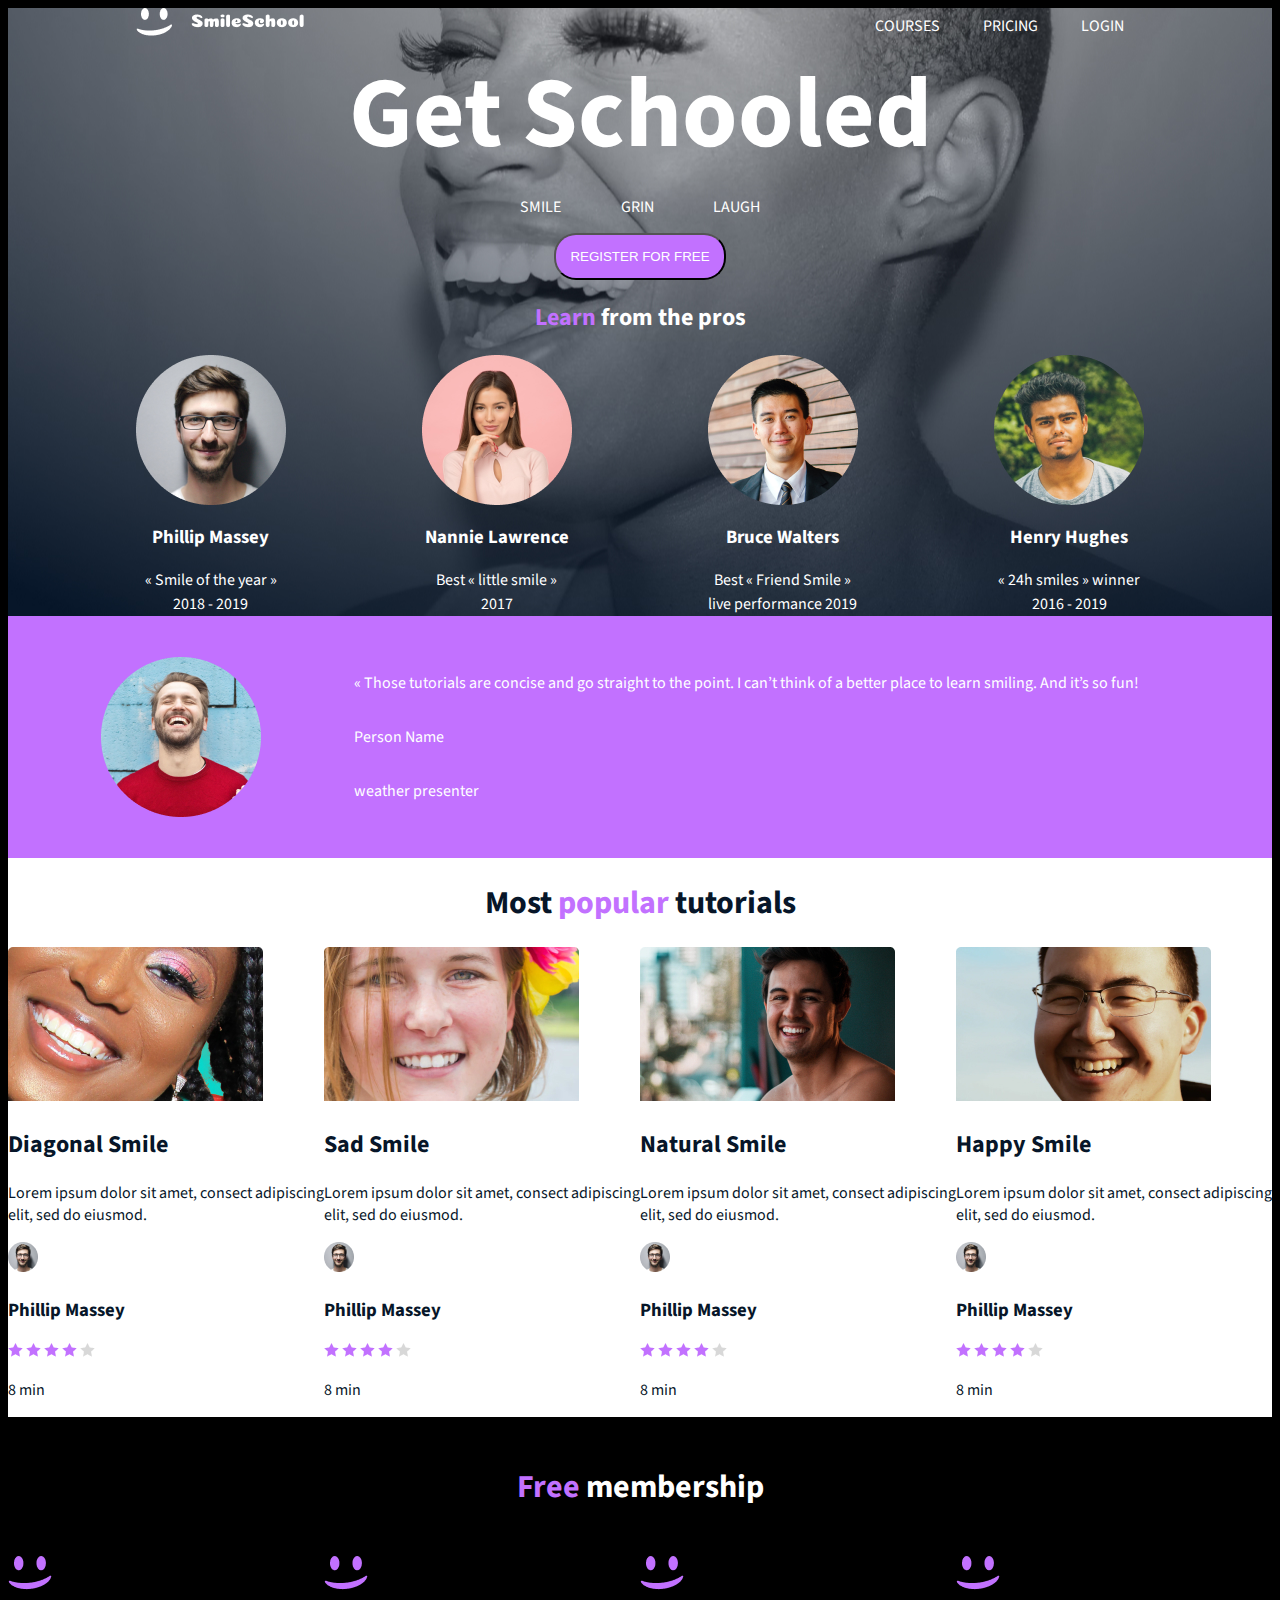
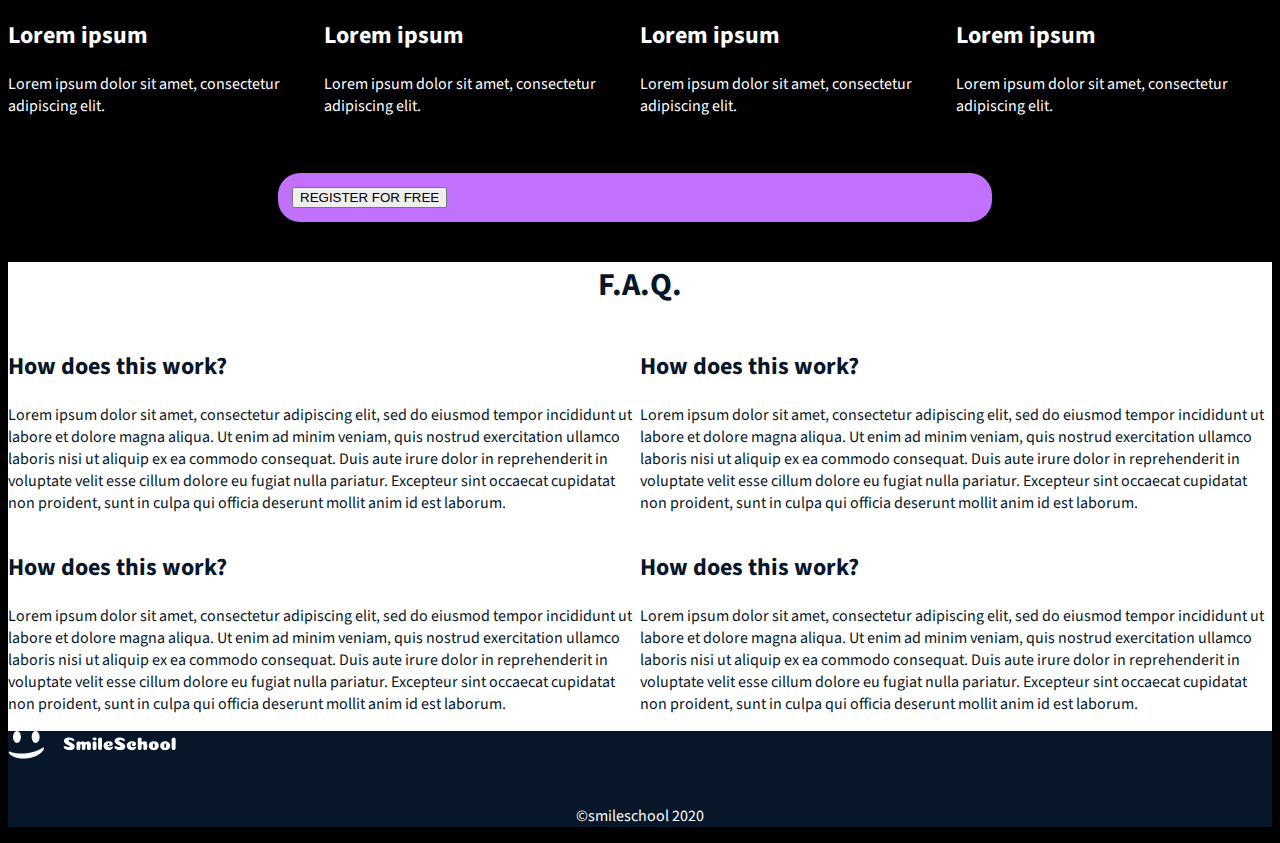
==== commit a7101c5c: "pushing updated files" ====
--- a/css_advanced/index.html
+++ b/css_advanced/index.html
@@ -162,31 +162,106 @@
             </div>
         </section>
         <section>
+            <div class="membersTitle">
+                <h1><span class="purple">Free</span> membership</h1>
+            </div>
             <div class="members">
-                <h1><span class="purple">Free</span> membership</h1>
-                <div>
-                    <img src="images/smile.png" alt="">
-                    <h2>Lorem ipsum</h2>
-                    <p>Lorem ipsum dolor sit amet, consectetur adipiscing elit.</p>
-                </div>
-                <div>
-                    <img src="images/smile.png" alt="">
-                    <h2>Lorem ipsum</h2>
-                    <p>Lorem ipsum dolor sit amet, consectetur adipiscing elit.</p>
-                </div>
-                <div>
-                    <img src="images/smile.png" alt="">
-                    <h2>Lorem ipsum</h2>
-                    <p>Lorem ipsum dolor sit amet, consectetur adipiscing elit.</p>
-                </div>
-                <div>
-                    <img src="images/smile.png" alt="">
-                    <h2>Lorem ipsum</h2>
-                    <p>Lorem ipsum dolor sit amet, consectetur adipiscing elit.</p>
-                </div>
+                <div>
+                    <img src="images/smile.png" alt="">
+                    <h2>Lorem ipsum</h2>
+                    <p>Lorem ipsum dolor sit amet, consectetur adipiscing elit.</p>
+                </div>
+                <div>
+                    <img src="images/smile.png" alt="">
+                    <h2>Lorem ipsum</h2>
+                    <p>Lorem ipsum dolor sit amet, consectetur adipiscing elit.</p>
+                </div>
+                <div>
+                    <img src="images/smile.png" alt="">
+                    <h2>Lorem ipsum</h2>
+                    <p>Lorem ipsum dolor sit amet, consectetur adipiscing elit.</p>
+                </div>
+                <div>
+                    <img src="images/smile.png" alt="">
+                    <h2>Lorem ipsum</h2>
+                    <p>Lorem ipsum dolor sit amet, consectetur adipiscing elit.</p>
+                </div>
+            </div>
+            <div class="memberButton">
                 <button>REGISTER FOR FREE</button>
             </div>
         </section>
+        <section>
+            <div class="faqtitle">
+            <h1>F.A.Q.</h1>
+                <div class="faqcolumn">
+                    <div>
+                        <h2>How does this work?</h2>
+                        <p>
+                            Lorem ipsum dolor sit amet, consectetur adipiscing elit,
+                            sed do eiusmod tempor incididunt ut labore et dolore magna aliqua.
+                            Ut enim ad minim veniam, quis nostrud exercitation ullamco laboris
+                            nisi ut aliquip ex ea commodo consequat. Duis aute irure dolor in 
+                            reprehenderit in voluptate velit esse cillum dolore eu fugiat nulla pariatur. 
+                            Excepteur sint occaecat cupidatat non proident, sunt in culpa qui officia deserunt
+                            mollit anim id est laborum.
+                        </p>    
+                    </div>
+                    <div>
+                        <h2>How does this work?</h2>
+                        <p>
+                            Lorem ipsum dolor sit amet, consectetur adipiscing elit,
+                            sed do eiusmod tempor incididunt ut labore et dolore magna aliqua.
+                            Ut enim ad minim veniam, quis nostrud exercitation ullamco laboris
+                            nisi ut aliquip ex ea commodo consequat. Duis aute irure dolor in 
+                            reprehenderit in voluptate velit esse cillum dolore eu fugiat nulla pariatur. 
+                            Excepteur sint occaecat cupidatat non proident, sunt in culpa qui officia deserunt
+                            mollit anim id est laborum.
+                        </p>
+                    </div>
+                    </div>
+                    <div class="faqrow">
+                    <div>
+                        <h2>How does this work?</h2>
+                        <p>
+                            Lorem ipsum dolor sit amet, consectetur adipiscing elit,
+                            sed do eiusmod tempor incididunt ut labore et dolore magna aliqua.
+                            Ut enim ad minim veniam, quis nostrud exercitation ullamco laboris
+                            nisi ut aliquip ex ea commodo consequat. Duis aute irure dolor in 
+                            reprehenderit in voluptate velit esse cillum dolore eu fugiat nulla pariatur. 
+                            Excepteur sint occaecat cupidatat non proident, sunt in culpa qui officia deserunt
+                            mollit anim id est laborum.
+                        </p>
+                    </div>
+                    <div>
+                        <h2>How does this work?</h2>
+                        <p>
+                            Lorem ipsum dolor sit amet, consectetur adipiscing elit,
+                            sed do eiusmod tempor incididunt ut labore et dolore magna aliqua.
+                            Ut enim ad minim veniam, quis nostrud exercitation ullamco laboris
+                            nisi ut aliquip ex ea commodo consequat. Duis aute irure dolor in 
+                            reprehenderit in voluptate velit esse cillum dolore eu fugiat nulla pariatur. 
+                            Excepteur sint occaecat cupidatat non proident, sunt in culpa qui officia deserunt
+                            mollit anim id est laborum.
+                        </p>    
+                    </div>
+                    </div>
+                </div>
+            </div>
+        </section>
     </main>
+    <footer>
+        <div class="footer">
+            <div>
+                <img src="images/logosmile.png" alt="">
+                <div>
+                    <a href=""><img src="" alt=""></a>
+                    <a href=""><img src="" alt=""></a>
+                    <a href=""><img src="" alt=""></a>
+                </div>
+            </div>
+            <p>©smileschool 2020</p>
+        </div>
+    </footer>
 </body>
 </html>
--- a/css_advanced/styles.css
+++ b/css_advanced/styles.css
@@ -105,6 +105,62 @@
     }
 }
 
+.membersTitle {
+    color: #FFFFFF;
+    display: flex;
+    flex-direction: column;
+    align-items: center;
+    margin: 25px;
+}
+
 .members {
     color: #FFFFFF;
+    display: flex;
+    flex-direction: row;
+    align-items: center;
+    justify-content: space-evenly;
 }
+
+.memberButton {
+    display: flex;
+    flex-direction: row;
+    align-items: center;
+    color: #FFFFFF;
+    background-color: #C271FF;
+    border-radius: 22px;
+    padding: 14px;
+    margin-top: 40px;
+    margin-left: 270px;
+    margin-right: 280px;
+    margin-bottom: 40px;
+}
+
+.faqtitle {
+    background-color: #FFFFFF;
+    color: #071629;
+    margin: 0;
+    padding: 0;
+
+    >h1 {
+        text-align: center;
+    }
+}
+
+.faqcolumn {
+    display: flex;
+    flex-direction: row;
+}
+
+.faqrow {
+    display: flex;
+    flex-direction: row;
+}
+
+.footer {
+    color: #FFFFFF;
+    background-color: #071629;
+
+    >p {
+        text-align: center;
+    }
+}
